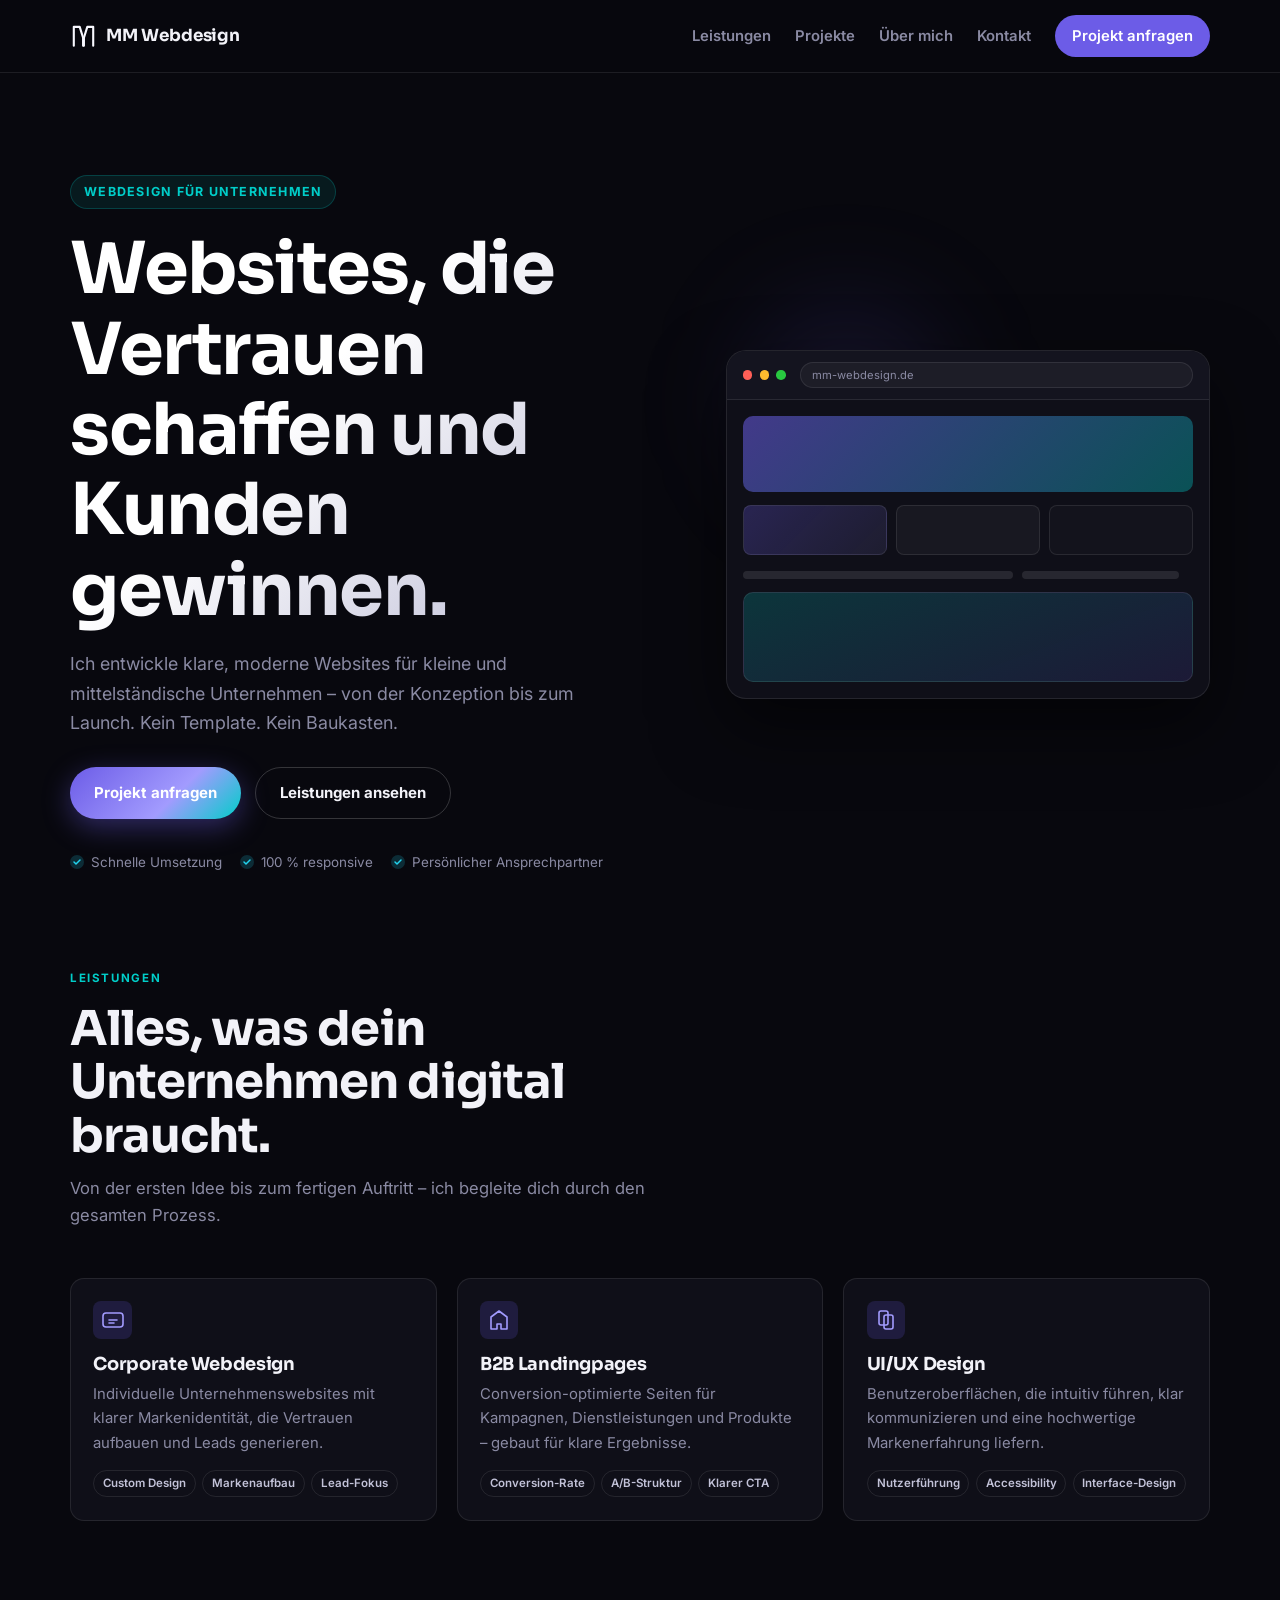
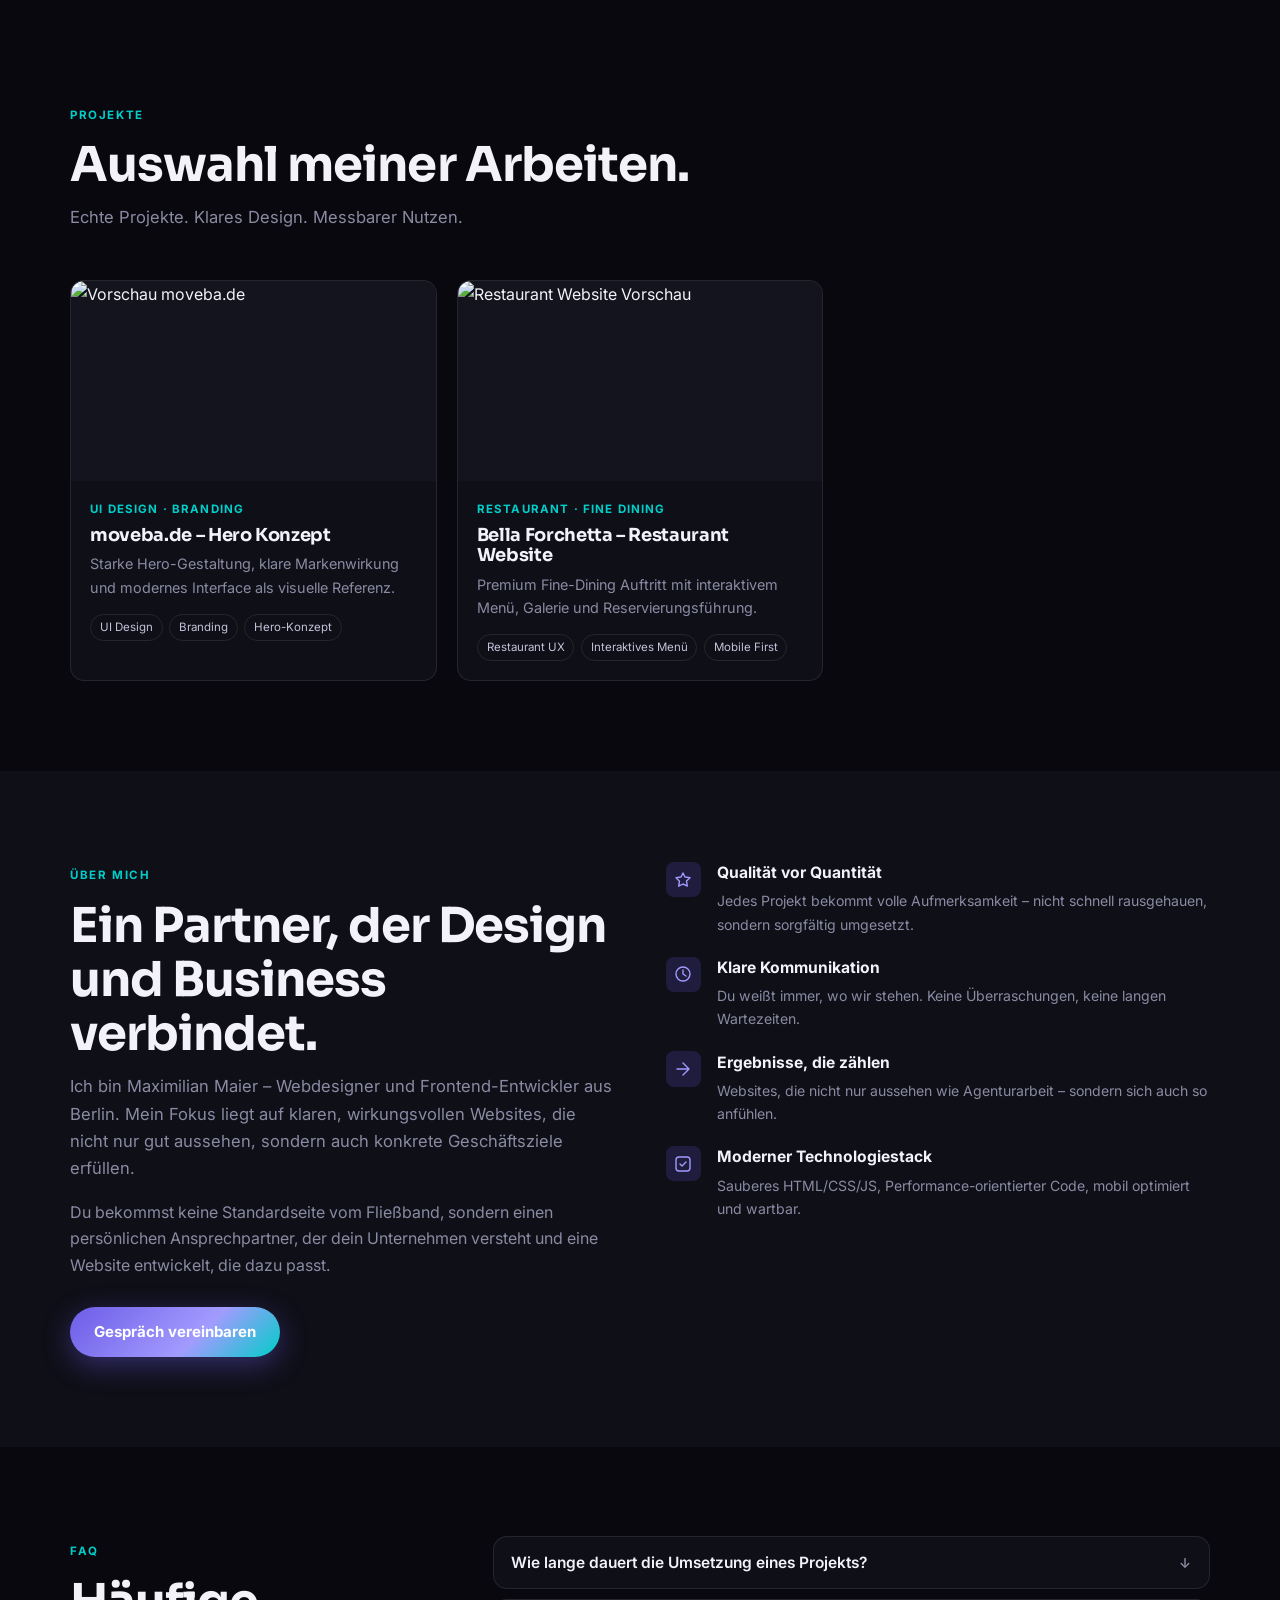
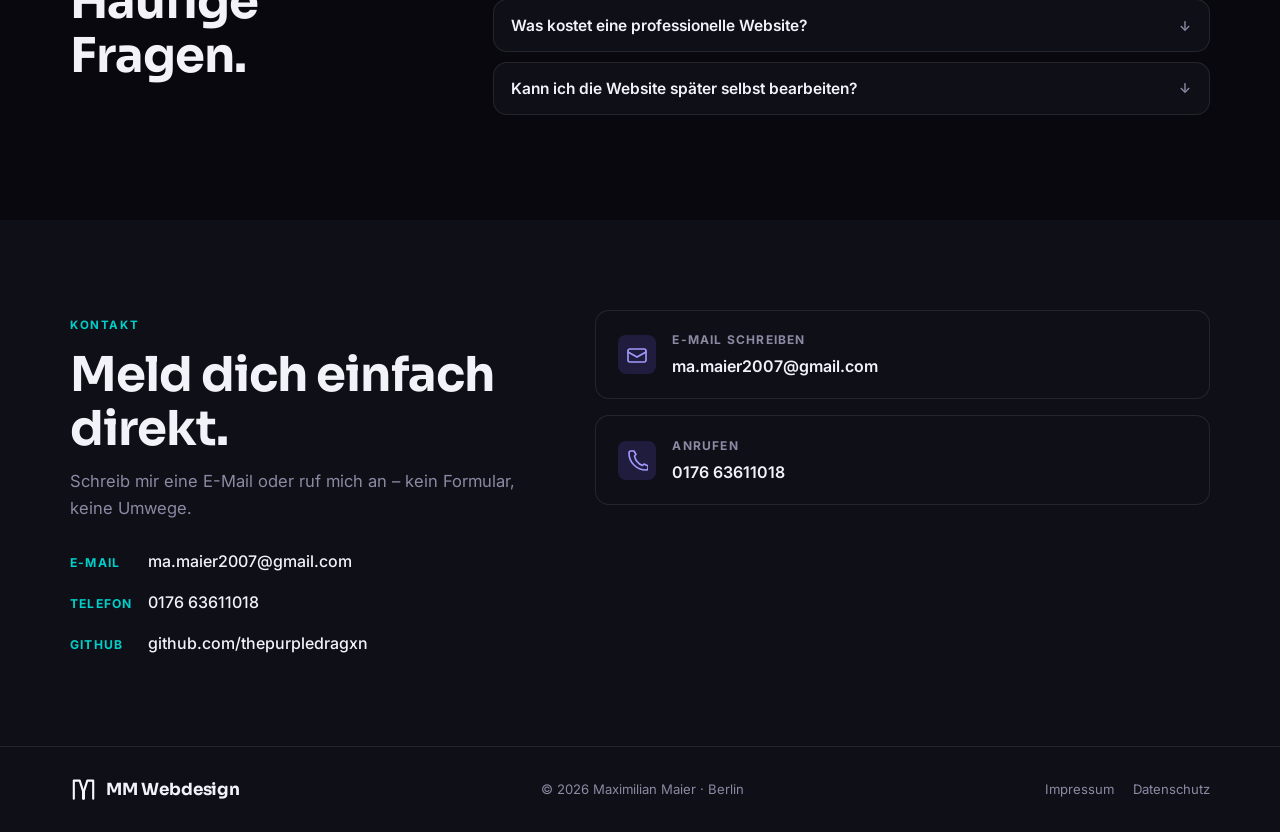
==== index.html @ 62728e21 "initial commit" ====
<!DOCTYPE html>
<html lang="de">
  <head>
    <meta charset="UTF-8" />
    <meta name="viewport" content="width=device-width, initial-scale=1.0" />
    <title>MM Webdesign | Professionelle Websites für Unternehmen</title>
    <meta
      name="description"
      content="MM Webdesign entwickelt hochwertige B2B-Websites, Landingpages und digitale Auftritte für Unternehmen. Klare Struktur. Starke Wirkung."
    />
    <meta name="robots" content="index, follow" />
    <meta name="theme-color" content="#08080e" />
    <meta property="og:title" content="MM Webdesign | Professionelle Websites für Unternehmen" />
    <meta property="og:description" content="Hochwertige B2B-Websites mit klarer Struktur und messbarer Wirkung." />
    <meta property="og:type" content="website" />
    <link rel="icon" type="image/svg+xml" href="logo-mark.svg" />
    <link rel="preconnect" href="https://fonts.googleapis.com" />
    <link rel="preconnect" href="https://fonts.gstatic.com" crossorigin />
    <link
      href="https://fonts.googleapis.com/css2?family=Inter:wght@400;500;600;700&family=Sora:wght@600;700;800&display=swap"
      rel="stylesheet"
    />
    <link rel="stylesheet" href="style.css" />
  </head>
  <body>
    <a class="skip-link" href="#main">Zum Inhalt springen</a>

    <header class="header" id="top">
      <div class="container nav-wrap">
        <a class="logo" href="#home" aria-label="Startseite MM Webdesign">
          <img class="logo-mark" src="logo-mark.svg" alt="" width="28" height="28" aria-hidden="true" />
          <span>MM Webdesign</span>
        </a>

        <button class="menu-toggle" aria-expanded="false" aria-controls="main-nav" aria-label="Menü öffnen">
          <span></span><span></span>
        </button>

        <nav class="nav" id="main-nav" aria-label="Hauptnavigation">
          <a href="#leistungen">Leistungen</a>
          <a href="#projekte">Projekte</a>
          <a href="#ueber">Über mich</a>
          <a href="#kontakt">Kontakt</a>
          <a class="nav-cta" href="#kontakt">Projekt anfragen</a>
        </nav>
      </div>
    </header>

    <main id="main">

      <!-- ───── HERO ───── -->
      <section class="hero" id="home">
        <div class="container hero-inner">
          <div class="hero-text reveal">
            <div class="badge">Webdesign für Unternehmen</div>
            <h1>Websites, die Vertrauen schaffen und Kunden gewinnen.</h1>
            <p class="hero-lead">
              Ich entwickle klare, moderne Websites für kleine und mittelständische Unternehmen –
              von der Konzeption bis zum Launch. Kein Template. Kein Baukasten.
            </p>
            <div class="hero-actions">
              <a class="btn" href="#kontakt">Projekt anfragen</a>
              <a class="btn btn-outline" href="#leistungen">Leistungen ansehen</a>
            </div>
            <ul class="trust-row" aria-label="Vertrauensmerkmale">
              <li>
                <svg width="14" height="14" viewBox="0 0 14 14" fill="none" aria-hidden="true">
                  <circle cx="7" cy="7" r="7" fill="#22d3ee" fill-opacity=".18"/>
                  <path d="M4 7l2 2 4-4" stroke="#22d3ee" stroke-width="1.5" stroke-linecap="round" stroke-linejoin="round"/>
                </svg>
                Schnelle Umsetzung
              </li>
              <li>
                <svg width="14" height="14" viewBox="0 0 14 14" fill="none" aria-hidden="true">
                  <circle cx="7" cy="7" r="7" fill="#22d3ee" fill-opacity=".18"/>
                  <path d="M4 7l2 2 4-4" stroke="#22d3ee" stroke-width="1.5" stroke-linecap="round" stroke-linejoin="round"/>
                </svg>
                100 % responsive
              </li>
              <li>
                <svg width="14" height="14" viewBox="0 0 14 14" fill="none" aria-hidden="true">
                  <circle cx="7" cy="7" r="7" fill="#22d3ee" fill-opacity=".18"/>
                  <path d="M4 7l2 2 4-4" stroke="#22d3ee" stroke-width="1.5" stroke-linecap="round" stroke-linejoin="round"/>
                </svg>
                Persönlicher Ansprechpartner
              </li>
            </ul>
          </div>

          <div class="hero-visual reveal delay-1" aria-hidden="true">
            <div class="browser-mock">
              <div class="browser-bar">
                <span class="dot dot-r"></span>
                <span class="dot dot-y"></span>
                <span class="dot dot-g"></span>
                <div class="browser-url">mm-webdesign.de</div>
              </div>
              <div class="browser-body">
                <div class="mock-hero-strip"></div>
                <div class="mock-row">
                  <div class="mock-card mc-a"></div>
                  <div class="mock-card mc-b"></div>
                  <div class="mock-card mc-c"></div>
                </div>
                <div class="mock-row mt-sm">
                  <div class="mock-bar w-60"></div>
                  <div class="mock-bar w-40"></div>
                </div>
                <div class="mock-img"></div>
              </div>
            </div>
            <div class="hero-glow" aria-hidden="true"></div>
          </div>
        </div>

      </section>

      <!-- ───── LEISTUNGEN ───── -->
      <section class="section" id="leistungen">
        <div class="container">
          <div class="section-head reveal">
            <p class="eyebrow">Leistungen</p>
            <h2>Alles, was dein Unternehmen digital braucht.</h2>
            <p class="section-lead">
              Von der ersten Idee bis zum fertigen Auftritt – ich begleite dich durch den gesamten Prozess.
            </p>
          </div>

          <div class="services-grid">
            <article class="service-card reveal">
              <div class="sc-icon" aria-hidden="true">
                <svg width="22" height="22" viewBox="0 0 22 22" fill="none">
                  <rect x="1" y="4" width="20" height="14" rx="3" stroke="currentColor" stroke-width="1.6"/>
                  <path d="M7 11h8M7 14h5" stroke="currentColor" stroke-width="1.6" stroke-linecap="round"/>
                </svg>
              </div>
              <h3>Corporate Webdesign</h3>
              <p>Individuelle Unternehmenswebsites mit klarer Markenidentität, die Vertrauen aufbauen und Leads generieren.</p>
              <ul class="sc-tags">
                <li>Custom Design</li><li>Markenaufbau</li><li>Lead-Fokus</li>
              </ul>
            </article>

            <article class="service-card reveal delay-1">
              <div class="sc-icon" aria-hidden="true">
                <svg width="22" height="22" viewBox="0 0 22 22" fill="none">
                  <path d="M11 2L3 8v12h6v-5h4v5h6V8L11 2z" stroke="currentColor" stroke-width="1.6" stroke-linejoin="round"/>
                </svg>
              </div>
              <h3>B2B Landingpages</h3>
              <p>Conversion-optimierte Seiten für Kampagnen, Dienstleistungen und Produkte – gebaut für klare Ergebnisse.</p>
              <ul class="sc-tags">
                <li>Conversion-Rate</li><li>A/B-Struktur</li><li>Klarer CTA</li>
              </ul>
            </article>

            <article class="service-card reveal delay-2">
              <div class="sc-icon" aria-hidden="true">
                <svg width="22" height="22" viewBox="0 0 22 22" fill="none">
                  <rect x="4" y="2" width="9" height="14" rx="2" stroke="currentColor" stroke-width="1.6"/>
                  <rect x="9" y="6" width="9" height="14" rx="2" stroke="currentColor" stroke-width="1.6"/>
                </svg>
              </div>
              <h3>UI/UX Design</h3>
              <p>Benutzeroberflächen, die intuitiv führen, klar kommunizieren und eine hochwertige Markenerfahrung liefern.</p>
              <ul class="sc-tags">
                <li>Nutzerführung</li><li>Accessibility</li><li>Interface-Design</li>
              </ul>
            </article>

          </div>
        </div>
      </section>



      <!-- ───── PROJEKTE ───── -->
      <section class="section" id="projekte">
        <div class="container">
          <div class="section-head reveal">
            <p class="eyebrow">Projekte</p>
            <h2>Auswahl meiner Arbeiten.</h2>
            <p class="section-lead">Echte Projekte. Klares Design. Messbarer Nutzen.</p>
          </div>

          <div class="project-grid">
            <article class="project-card reveal">
              <div class="project-thumb">
                <img
                  src="https://image.thum.io/get/width/1200/noanimate/https://moveba.de"
                  alt="Vorschau moveba.de"
                  loading="lazy"
                  decoding="async"
                  referrerpolicy="no-referrer"
                />
                <div class="project-overlay">
                  <a class="btn btn-sm" href="https://moveba.de" target="_blank" rel="noopener noreferrer">Ansehen →</a>
                </div>
              </div>
              <div class="project-body">
                <div class="project-meta">UI Design · Branding</div>
                <h3>moveba.de – Hero Konzept</h3>
                <p>Starke Hero-Gestaltung, klare Markenwirkung und modernes Interface als visuelle Referenz.</p>
                <ul class="tech-tags" aria-label="Verwendete Technologien">
                  <li>UI Design</li><li>Branding</li><li>Hero-Konzept</li>
                </ul>
              </div>
            </article>

            <article class="project-card reveal delay-1">
              <div class="project-thumb">
                <img
                  src="https://images.unsplash.com/photo-1517248135467-4c7edcad34c4?auto=format&fit=crop&w=1200&q=80"
                  alt="Restaurant Website Vorschau"
                  loading="lazy"
                  decoding="async"
                  referrerpolicy="no-referrer"
                />
                <div class="project-overlay">
                  <a class="btn btn-sm" href="restaurant-demo.html">Ansehen →</a>
                </div>
              </div>
              <div class="project-body">
                <div class="project-meta">Restaurant · Fine Dining</div>
                <h3>Bella Forchetta – Restaurant Website</h3>
                <p>Premium Fine-Dining Auftritt mit interaktivem Menü, Galerie und Reservierungsführung.</p>
                <ul class="tech-tags" aria-label="Verwendete Technologien">
                  <li>Restaurant UX</li><li>Interaktives Menü</li><li>Mobile First</li>
                </ul>
              </div>
            </article>
          </div>
        </div>
      </section>

      <!-- ───── ÜBER MICH ───── -->
      <section class="section section-alt" id="ueber">
        <div class="container about-grid">
          <div class="about-copy reveal">
            <p class="eyebrow">Über mich</p>
            <h2>Ein Partner, der Design und Business verbindet.</h2>
            <p class="section-lead">
              Ich bin Maximilian Maier – Webdesigner und Frontend-Entwickler aus Berlin. Mein Fokus liegt auf klaren,
              wirkungsvollen Websites, die nicht nur gut aussehen, sondern auch konkrete Geschäftsziele erfüllen.
            </p>
            <p class="body-text">
              Du bekommst keine Standardseite vom Fließband, sondern einen persönlichen Ansprechpartner, der dein
              Unternehmen versteht und eine Website entwickelt, die dazu passt.
            </p>
            <a class="btn" href="#kontakt">Gespräch vereinbaren</a>
          </div>

          <ul class="about-values reveal delay-1" aria-label="Meine Werte">
            <li>
              <div class="av-icon" aria-hidden="true">
                <svg width="18" height="18" viewBox="0 0 18 18" fill="none">
                  <path d="M9 2l2 4 5 .7-3.5 3.4.8 5L9 13l-4.3 2.2.8-5L2 6.7 7 6z" stroke="currentColor" stroke-width="1.4" stroke-linejoin="round"/>
                </svg>
              </div>
              <div>
                <strong>Qualität vor Quantität</strong>
                <p>Jedes Projekt bekommt volle Aufmerksamkeit – nicht schnell rausgehauen, sondern sorgfältig umgesetzt.</p>
              </div>
            </li>
            <li>
              <div class="av-icon" aria-hidden="true">
                <svg width="18" height="18" viewBox="0 0 18 18" fill="none">
                  <circle cx="9" cy="9" r="7" stroke="currentColor" stroke-width="1.4"/>
                  <path d="M9 5v4l3 2" stroke="currentColor" stroke-width="1.4" stroke-linecap="round"/>
                </svg>
              </div>
              <div>
                <strong>Klare Kommunikation</strong>
                <p>Du weißt immer, wo wir stehen. Keine Überraschungen, keine langen Wartezeiten.</p>
              </div>
            </li>
            <li>
              <div class="av-icon" aria-hidden="true">
                <svg width="18" height="18" viewBox="0 0 18 18" fill="none">
                  <path d="M3 9h12M9 3l6 6-6 6" stroke="currentColor" stroke-width="1.4" stroke-linecap="round" stroke-linejoin="round"/>
                </svg>
              </div>
              <div>
                <strong>Ergebnisse, die zählen</strong>
                <p>Websites, die nicht nur aussehen wie Agenturarbeit – sondern sich auch so anfühlen.</p>
              </div>
            </li>
            <li>
              <div class="av-icon" aria-hidden="true">
                <svg width="18" height="18" viewBox="0 0 18 18" fill="none">
                  <rect x="2" y="2" width="14" height="14" rx="3" stroke="currentColor" stroke-width="1.4"/>
                  <path d="M6 9l2 2 4-4" stroke="currentColor" stroke-width="1.4" stroke-linecap="round" stroke-linejoin="round"/>
                </svg>
              </div>
              <div>
                <strong>Moderner Technologiestack</strong>
                <p>Sauberes HTML/CSS/JS, Performance-orientierter Code, mobil optimiert und wartbar.</p>
              </div>
            </li>
          </ul>
        </div>
      </section>

      <!-- ───── FAQ ───── -->
      <section class="section" id="faq">
        <div class="container faq-layout">
          <div class="section-head reveal">
            <p class="eyebrow">FAQ</p>
            <h2>Häufige Fragen.</h2>
          </div>

          <div class="accordion reveal delay-1" role="list">
            <article class="accordion-item">
              <button class="accordion-trigger" aria-expanded="false" aria-controls="faq-1" id="faq-trigger-1">
                Wie lange dauert die Umsetzung eines Projekts?
              </button>
              <div class="accordion-panel" id="faq-1" role="region" aria-labelledby="faq-trigger-1">
                <p>Eine einfache Website oder Landingpage ist in der Regel innerhalb von 1–2 Wochen fertig. Nach unserem Erstgespräch bekommst du eine realistische Timeline für dein Projekt.</p>
              </div>
            </article>

            <article class="accordion-item">
              <button class="accordion-trigger" aria-expanded="false" aria-controls="faq-2" id="faq-trigger-2">
                Was kostet eine professionelle Website?
              </button>
              <div class="accordion-panel" id="faq-2" role="region" aria-labelledby="faq-trigger-2">
                <p>Der Preis hängt vom Umfang ab. Eine einfache Unternehmensseite beginnt ab 300 €, komplexere Projekte werden individuell kalkuliert. Du bekommst immer ein transparentes Angebot vorab.</p>
              </div>
            </article>

            <article class="accordion-item">
              <button class="accordion-trigger" aria-expanded="false" aria-controls="faq-3" id="faq-trigger-3">
                Kann ich die Website später selbst bearbeiten?
              </button>
              <div class="accordion-panel" id="faq-3" role="region" aria-labelledby="faq-trigger-3">
                <p>Ja. Auf Wunsch baue ich die Seite so auf, dass Inhalte leicht gepflegt werden können. Alternativ übernehme ich langfristige Wartung und Updates für dich.</p>
              </div>
            </article>


          </div>
        </div>
      </section>

      <!-- ───── KONTAKT ───── -->
      <section class="section section-alt" id="kontakt">
        <div class="container contact-layout">
          <div class="contact-copy reveal">
            <p class="eyebrow">Kontakt</p>
            <h2>Meld dich einfach direkt.</h2>
            <p class="section-lead">
              Schreib mir eine E-Mail oder ruf mich an – kein Formular, keine Umwege.
            </p>
            <ul class="contact-direct">
              <li>
                <span class="cd-label">E-Mail</span>
                <a href="mailto:ma.maier2007@gmail.com">ma.maier2007@gmail.com</a>
              </li>
              <li>
                <span class="cd-label">Telefon</span>
                <a href="tel:+4917663611018">0176 63611018</a>
              </li>
              <li>
                <span class="cd-label">GitHub</span>
                <a href="https://github.com/thepurpledragxn" target="_blank" rel="noopener noreferrer">github.com/thepurpledragxn</a>
              </li>
            </ul>
          </div>

          <div class="contact-cta-box reveal delay-1">
            <a class="contact-cta-link" href="mailto:ma.maier2007@gmail.com">
              <div class="cta-icon" aria-hidden="true">
                <svg width="22" height="22" viewBox="0 0 22 22" fill="none">
                  <rect x="2" y="5" width="18" height="13" rx="2" stroke="currentColor" stroke-width="1.6"/>
                  <path d="M2 8l9 5 9-5" stroke="currentColor" stroke-width="1.6" stroke-linecap="round"/>
                </svg>
              </div>
              <div>
                <span class="cta-label">E-Mail schreiben</span>
                <span class="cta-value">ma.maier2007@gmail.com</span>
              </div>
            </a>
            <a class="contact-cta-link" href="tel:+4917663611018">
              <div class="cta-icon" aria-hidden="true">
                <svg width="22" height="22" viewBox="0 0 22 22" fill="none">
                  <path d="M7 2h-2a2 2 0 00-2 2c0 9.39 7.61 17 17 17a2 2 0 002-2v-2l-4-2-1.5 1.5A13.07 13.07 0 018.5 7L10 5.5 8 2z" stroke="currentColor" stroke-width="1.6" stroke-linejoin="round"/>
                </svg>
              </div>
              <div>
                <span class="cta-label">Anrufen</span>
                <span class="cta-value">0176 63611018</span>
              </div>
            </a>
          </div>
        </div>
      </section>

    </main>

    <footer class="footer">
      <div class="container footer-inner">
        <a class="logo" href="#home" aria-label="Zurück nach oben">
          <img class="logo-mark" src="logo-mark.svg" alt="" width="26" height="26" aria-hidden="true" />
          <span>MM Webdesign</span>
        </a>
        <p class="footer-copy">© 2026 Maximilian Maier · Berlin</p>
        <nav class="footer-nav" aria-label="Rechtliches">
          <a href="impressum.html">Impressum</a>
          <a href="datenschutz.html">Datenschutz</a>
        </nav>
      </div>
    </footer>

    <script src="script.js"></script>
  </body>
</html>
---- style.css ----
/* ─── RESET & BASE ─────────────────────────────────────────── */
:root {
  --bg:        #08080e;
  --surface:   #0f0f18;
  --surface-2: #14141f;
  --border:    rgba(255,255,255,0.09);
  --border-h:  rgba(255,255,255,0.18);
  --text:      #f2f2f8;
  --muted:     #8a8aa3;
  --accent:    #6c5ce7;
  --accent-2:  #00cec9;
  --accent-g:  linear-gradient(135deg,#6c5ce7,#a29bfe 60%,#00cec9);
  --radius-lg: 20px;
  --radius-md: 14px;
  --radius-sm: 8px;
  --shadow-sm: 0 4px 18px rgba(0,0,0,0.32);
  --shadow-md: 0 12px 42px rgba(0,0,0,0.48);
  --shadow-lg: 0 28px 70px rgba(0,0,0,0.55);
  --container: min(1140px,92vw);
  --gap:       1.25rem;
}

*,*::before,*::after{box-sizing:border-box;}

html{scroll-behavior:smooth;}

body{
  margin:0;
  background:var(--bg);
  color:var(--text);
  font-family:'Inter',sans-serif;
  line-height:1.65;
  overflow-x:hidden;
  -webkit-font-smoothing:antialiased;
}

img{max-width:100%;display:block;}
a{color:inherit;text-decoration:none;}
p{margin:0;}

/* ─── TYPOGRAPHY ─────────────────────────────────────────── */
h1,h2,h3,h4{
  margin:0;
  font-family:'Sora',sans-serif;
  line-height:1.12;
  letter-spacing:-0.02em;
}

h1{font-size:clamp(2.4rem,5.6vw,4.6rem);}
h2{font-size:clamp(1.9rem,3.8vw,3rem);}
h3{font-size:clamp(1.05rem,1.4vw,1.2rem);}

.eyebrow{
  display:inline-block;
  font-size:.72rem;
  font-weight:700;
  text-transform:uppercase;
  letter-spacing:.14em;
  color:var(--accent-2);
  margin-bottom:.85rem;
}

.section-lead{
  color:var(--muted);
  font-size:clamp(.98rem,1.3vw,1.1rem);
  max-width:58ch;
  margin-top:.75rem;
}

.body-text{
  color:var(--muted);
  margin-top:1rem;
}

/* ─── LAYOUT HELPERS ─────────────────────────────────────── */
.container{width:var(--container);margin:0 auto;}
.section{padding:clamp(4.5rem,7vw,8rem) 0;}
.section-alt{background:var(--surface);}
.section-head{max-width:640px;margin-bottom:3rem;}

/* ─── ACCESSIBILITY ─────────────────────────────────────── */
.skip-link{
  position:absolute;left:-9999px;top:auto;
  background:#fff;color:#000;padding:.7rem 1rem;border-radius:8px;
  &:focus{left:1rem;top:1rem;z-index:999;}
}

/* ─── REVEAL ANIMATION ───────────────────────────────────── */
.reveal{
  opacity:0;
  transform:translateY(22px);
  transition:opacity .6s ease,transform .6s ease;
}
.reveal.show{opacity:1;transform:translateY(0);}
.delay-1{transition-delay:.12s;}
.delay-2{transition-delay:.24s;}

/* ─── HEADER ────────────────────────────────────────────── */
.header{
  position:sticky;top:0;z-index:90;
  backdrop-filter:blur(16px);
  background:rgba(8,8,14,.82);
  border-bottom:1px solid var(--border);
  transition:box-shadow .3s ease;
}

.header.scrolled{box-shadow:0 4px 32px rgba(0,0,0,.45);}

.nav-wrap{
  display:flex;align-items:center;justify-content:space-between;
  min-height:72px;gap:1rem;
}

.logo{
  display:inline-flex;align-items:center;gap:.55rem;
  font-family:'Sora',sans-serif;font-weight:700;font-size:1.05rem;
  letter-spacing:-.01em;
}

.logo-mark{width:1.7rem;height:1.7rem;flex-shrink:0;}

.nav{
  display:flex;align-items:center;gap:1.5rem;
}

.nav a{
  color:var(--muted);font-size:.93rem;font-weight:600;
  transition:color .22s ease;
}
.nav a:hover,.nav a:focus-visible{color:var(--text);}

.nav-cta{
  color:#fff !important;
  background:var(--accent);
  border-radius:999px;
  padding:.52rem 1.05rem;
  font-size:.88rem;
  transition:filter .22s ease,transform .22s ease !important;
}
.nav-cta:hover{filter:brightness(1.12);transform:translateY(-1px);}

.menu-toggle{
  display:none;
  background:none;border:none;
  cursor:pointer;padding:.4rem;
  flex-direction:column;gap:.38rem;
}
.menu-toggle span{
  display:block;width:1.5rem;height:2px;
  background:var(--text);border-radius:2px;
  transition:transform .3s ease,opacity .3s ease;
}

/* ─── BUTTONS ────────────────────────────────────────────── */
.btn{
  display:inline-flex;align-items:center;justify-content:center;gap:.45rem;
  border-radius:999px;
  font-weight:700;font-size:.94rem;
  padding:.8rem 1.5rem;
  border:none;cursor:pointer;
  background:var(--accent-g);
  color:#fff;
  box-shadow:0 8px 28px rgba(108,92,231,.4);
  transition:transform .22s ease,box-shadow .22s ease,filter .22s ease;
  text-decoration:none;
}
.btn:hover,.btn:focus-visible{
  transform:translateY(-2px) scale(1.02);
  box-shadow:0 14px 36px rgba(108,92,231,.55);
  filter:brightness(1.06);
}

.btn-outline{
  background:transparent;
  border:1.5px solid var(--border-h);
  color:var(--text);
  box-shadow:none;
}
.btn-outline:hover,.btn-outline:focus-visible{
  border-color:rgba(108,92,231,.7);
  background:rgba(108,92,231,.08);
  box-shadow:none;
}

.btn-sm{
  padding:.52rem 1rem;font-size:.82rem;
}

/* ─── HERO ───────────────────────────────────────────────── */
.hero{padding:clamp(5rem,8vw,9rem) 0 0;}

.hero-inner{
  display:grid;
  grid-template-columns:1.1fr .9fr;
  gap:clamp(2rem,5vw,4.5rem);
  align-items:center;
}

.badge{
  display:inline-flex;align-items:center;gap:.5rem;
  font-size:.78rem;font-weight:700;letter-spacing:.1em;
  text-transform:uppercase;
  color:var(--accent-2);
  background:rgba(0,206,201,.09);
  border:1px solid rgba(0,206,201,.22);
  border-radius:999px;
  padding:.36rem .82rem;
  margin-bottom:1.25rem;
}

.hero-text h1{
  margin-bottom:1.15rem;
  background:linear-gradient(135deg,#fff 40%,#b2b2cf);
  -webkit-background-clip:text;
  -webkit-text-fill-color:transparent;
  background-clip:text;
}

.hero-lead{
  color:var(--muted);
  font-size:clamp(1rem,1.4vw,1.12rem);
  max-width:52ch;
  margin-bottom:1.8rem;
}

.hero-actions{
  display:flex;flex-wrap:wrap;gap:.85rem;
  margin-bottom:2rem;
}

.trust-row{
  display:flex;flex-wrap:wrap;gap:1.1rem;
  list-style:none;margin:0;padding:0;
}
.trust-row li{
  display:inline-flex;align-items:center;gap:.45rem;
  font-size:.84rem;color:var(--muted);
}

/* browser mockup */
.hero-visual{position:relative;}

.browser-mock{
  border-radius:var(--radius-lg);
  overflow:hidden;
  border:1px solid var(--border);
  box-shadow:var(--shadow-lg);
  background:var(--surface);
}

.browser-bar{
  display:flex;align-items:center;gap:.45rem;
  padding:.7rem 1rem;
  background:var(--surface-2);
  border-bottom:1px solid var(--border);
}

.dot{
  width:.6rem;height:.6rem;border-radius:50%;
}
.dot-r{background:#ff5f57;}
.dot-y{background:#febc2e;}
.dot-g{background:#28c840;}

.browser-url{
  margin-left:.4rem;
  font-size:.7rem;color:var(--muted);
  background:rgba(255,255,255,.04);
  border:1px solid var(--border);
  border-radius:999px;
  padding:.18rem .7rem;flex:1;
}

.browser-body{padding:1rem;display:grid;gap:.8rem;}

.mock-hero-strip{
  height:76px;border-radius:10px;
  background:linear-gradient(135deg,rgba(108,92,231,.55),rgba(0,206,201,.35));
}

.mock-row{display:flex;gap:.55rem;}

.mock-card{
  height:50px;border-radius:8px;flex:1;
  border:1px solid var(--border);
  background:rgba(255,255,255,.03);
}
.mc-a{background:linear-gradient(135deg,rgba(108,92,231,.28),rgba(162,155,254,.1));}
.mc-b{background:rgba(255,255,255,.04);}
.mc-c{background:rgba(255,255,255,.02);}

.mt-sm{margin-top:.2rem;}
.mock-bar{
  height:8px;border-radius:99px;
  background:rgba(255,255,255,.1);
}
.w-60{flex:0 0 60%;}
.w-40{flex:0 0 35%;}

.mock-img{
  height:90px;border-radius:10px;
  background:linear-gradient(160deg,rgba(0,206,201,.2),rgba(108,92,231,.15));
  border:1px solid var(--border);
}

.hero-glow{
  position:absolute;
  top:-20%;left:-10%;
  width:70%;height:70%;
  background:radial-gradient(circle,rgba(108,92,231,.22),transparent 65%);
  filter:blur(50px);
  pointer-events:none;
  z-index:-1;
}

/* stats strip */
.stats-strip{
  margin-top:clamp(3rem,5vw,5rem);
  border-top:1px solid var(--border);
  border-bottom:1px solid var(--border);
  padding:1.8rem 0;
}

.stats-inner{
  display:flex;align-items:center;justify-content:center;
  flex-wrap:wrap;gap:1rem;
}

.stat-item{
  text-align:center;min-width:120px;
}
.stat-item strong{
  display:block;
  font-family:'Sora',sans-serif;
  font-size:clamp(1.8rem,3vw,2.4rem);
  font-weight:800;
  background:var(--accent-g);
  -webkit-background-clip:text;
  -webkit-text-fill-color:transparent;
  background-clip:text;
  line-height:1;
}
.stat-item span{
  font-weight:700;
  background:var(--accent-g);
  -webkit-background-clip:text;
  -webkit-text-fill-color:transparent;
  background-clip:text;
  font-size:1.4rem;
}
.stat-item small{
  display:block;
  font-size:.76rem;
  color:var(--muted);
  margin-top:.3rem;
}
.stat-sep{
  width:1px;height:2rem;
  background:var(--border);
}

/* ─── SERVICES ───────────────────────────────────────────── */
.services-grid{
  display:grid;
  grid-template-columns:repeat(3,minmax(0,1fr));
  gap:var(--gap);
}

.service-card{
  background:var(--surface);
  border:1px solid var(--border);
  border-radius:var(--radius-md);
  padding:1.4rem;
  transition:border-color .25s ease,transform .25s ease,box-shadow .25s ease;
}
.service-card:hover{
  border-color:rgba(108,92,231,.5);
  transform:translateY(-4px);
  box-shadow:0 18px 44px rgba(0,0,0,.42);
}

.sc-icon{
  width:2.4rem;height:2.4rem;
  display:grid;place-items:center;
  border-radius:var(--radius-sm);
  background:rgba(108,92,231,.18);
  color:#a29bfe;
  margin-bottom:.9rem;
}

.service-card h3{margin-bottom:.5rem;}

.service-card p{
  color:var(--muted);
  font-size:.93rem;
  margin-top:.4rem;
}

.sc-tags{
  display:flex;flex-wrap:wrap;gap:.4rem;
  list-style:none;margin:.9rem 0 0;padding:0;
}
.sc-tags li{
  font-size:.72rem;font-weight:600;
  border:1px solid var(--border);
  border-radius:999px;
  padding:.2rem .55rem;
  color:#c2c2d8;
}

/* ─── PROCESS ────────────────────────────────────────────── */
.process-list{
  display:grid;
  grid-template-columns:repeat(5,minmax(0,1fr));
  gap:var(--gap);
  list-style:none;
  margin:0;padding:0;
  counter-reset:none;
}

.process-step{
  background:var(--surface-2);
  border:1px solid var(--border);
  border-radius:var(--radius-md);
  padding:1.4rem;
  position:relative;
}

.ps-num{
  font-family:'Sora',sans-serif;
  font-size:1.9rem;font-weight:800;
  background:var(--accent-g);
  -webkit-background-clip:text;
  -webkit-text-fill-color:transparent;
  background-clip:text;
  line-height:1;
  margin-bottom:.7rem;
}

.process-step h3{font-size:1rem;margin-bottom:.4rem;}
.process-step p{color:var(--muted);font-size:.88rem;}

/* ─── PROJECTS ───────────────────────────────────────────── */
.project-grid{
  display:grid;
  grid-template-columns:repeat(3,minmax(0,1fr));
  gap:var(--gap);
}

.project-card{
  background:var(--surface);
  border:1px solid var(--border);
  border-radius:var(--radius-md);
  overflow:hidden;
  transition:border-color .25s ease,transform .25s ease,box-shadow .25s ease;
}
.project-card:hover{
  border-color:rgba(0,206,201,.45);
  transform:translateY(-5px);
  box-shadow:0 20px 48px rgba(0,0,0,.52);
}

.project-thumb{
  position:relative;
  height:200px;overflow:hidden;
  background:var(--surface-2);
}
.project-thumb img{
  width:100%;height:100%;object-fit:cover;
  transition:transform .5s ease;
}
.project-card:hover .project-thumb img{transform:scale(1.05);}

.project-overlay{
  position:absolute;inset:0;
  background:rgba(8,8,14,.6);
  display:flex;align-items:center;justify-content:center;
  opacity:0;
  transition:opacity .3s ease;
}
.project-card:hover .project-overlay,
.project-card:focus-within .project-overlay{opacity:1;}

.project-body{padding:1.2rem;}

.project-meta{
  font-size:.72rem;font-weight:700;
  text-transform:uppercase;letter-spacing:.1em;
  color:var(--accent-2);
  margin-bottom:.4rem;
}

.project-body h3{margin-bottom:.45rem;}

.project-body p{
  color:var(--muted);font-size:.9rem;
  margin-top:.4rem;
}

.tech-tags{
  display:flex;flex-wrap:wrap;gap:.4rem;
  list-style:none;margin:.85rem 0 0;padding:0;
}
.tech-tags li{
  font-size:.72rem;border:1px solid var(--border);
  border-radius:999px;padding:.2rem .55rem;color:#c2c2d8;
}

/* ─── ABOUT ──────────────────────────────────────────────── */
.about-grid{
  display:grid;
  grid-template-columns:1fr 1fr;
  gap:clamp(2rem,4vw,4rem);
  align-items:start;
}

.about-copy h2{margin-bottom:.8rem;}
.about-copy .btn{margin-top:1.8rem;}

.about-values{
  list-style:none;margin:0;padding:0;
  display:grid;gap:1.2rem;
}

.about-values li{
  display:flex;gap:1rem;align-items:flex-start;
}

.av-icon{
  width:2.2rem;height:2.2rem;
  display:grid;place-items:center;flex-shrink:0;
  border-radius:var(--radius-sm);
  background:rgba(108,92,231,.18);
  color:#a29bfe;
  margin-top:.1rem;
}

.about-values strong{
  display:block;font-size:.98rem;margin-bottom:.2rem;
}

.about-values p{
  color:var(--muted);font-size:.88rem;
}

/* ─── FAQ ────────────────────────────────────────────────── */
.faq-layout{
  display:grid;
  grid-template-columns:1fr 2fr;
  gap:clamp(2rem,5vw,5rem);
  align-items:start;
}

.accordion{display:grid;gap:.6rem;}

.accordion-item{
  background:var(--surface);
  border:1px solid var(--border);
  border-radius:var(--radius-md);
  overflow:clip;
  transition:border-color .22s ease;
}
.accordion-item:has(.accordion-trigger[aria-expanded="true"]){
  border-color:rgba(108,92,231,.45);
}

.accordion-trigger{
  width:100%;text-align:left;
  padding:1rem 1.1rem;border:0;
  background:transparent;
  color:var(--text);
  font-family:'Inter',sans-serif;
  font-size:.97rem;font-weight:600;
  cursor:pointer;
  display:flex;justify-content:space-between;align-items:center;gap:.8rem;
}
.accordion-trigger::after{
  content:"↓";
  flex-shrink:0;
  font-size:.85rem;
  color:var(--muted);
  transition:transform .3s ease,color .3s ease;
}
.accordion-trigger[aria-expanded="true"]::after{
  transform:rotate(180deg);
  color:var(--accent-2);
}

.accordion-panel{
  max-height:0;overflow:hidden;
  transition:max-height .3s ease;
}
.accordion-panel p{
  margin:0;
  padding:.1rem 1.1rem 1rem;
  color:var(--muted);font-size:.9rem;
}

/* ─── CONTACT ────────────────────────────────────────────── */
.contact-layout{
  display:grid;
  grid-template-columns:1fr 1.3fr;
  gap:clamp(2rem,4vw,4rem);
  align-items:start;
}

.contact-copy h2{margin-bottom:.75rem;}

.contact-direct{
  list-style:none;margin:1.6rem 0 0;padding:0;
  display:grid;gap:.9rem;
}
.contact-direct li{
  display:flex;gap:.6rem;align-items:baseline;
}
.cd-label{
  font-size:.76rem;font-weight:700;text-transform:uppercase;
  letter-spacing:.1em;color:var(--accent-2);
  min-width:68px;flex-shrink:0;
}
.contact-direct a{color:var(--text);font-weight:500;}
.contact-direct a:hover{color:var(--accent-2);}

.contact-form{
  background:var(--surface);
  border:1px solid var(--border);
  border-radius:var(--radius-lg);
  padding:1.8rem;
  display:grid;gap:.85rem;
  box-shadow:var(--shadow-md);
}

.contact-form h3{
  font-size:1.15rem;margin-bottom:.2rem;
}

.form-row{
  display:grid;grid-template-columns:1fr 1fr;gap:.85rem;
}

.form-field{display:grid;gap:.38rem;}

.form-field label{
  font-size:.82rem;font-weight:600;color:#c4c4d4;
}

.form-field input,
.form-field textarea{
  background:rgba(255,255,255,.03);
  border:1px solid var(--border);
  border-radius:var(--radius-sm);
  color:var(--text);
  font:inherit;font-size:.93rem;
  padding:.72rem .85rem;
  transition:border-color .22s ease,box-shadow .22s ease;
  width:100%;
}
.form-field input:focus,
.form-field textarea:focus{
  outline:none;
  border-color:rgba(108,92,231,.6);
  box-shadow:0 0 0 3px rgba(108,92,231,.14);
}
.form-field textarea{resize:vertical;min-height:110px;}

.contact-form .btn{width:100%;}

.form-status{
  min-height:1.4rem;
  font-size:.88rem;font-weight:600;
  color:#80f2ef;
  margin:0;
}

/* contact CTA boxes */
.contact-cta-box{
  display:grid;gap:1rem;
}

.contact-cta-link{
  display:flex;align-items:center;gap:1rem;
  background:var(--surface);
  border:1px solid var(--border);
  border-radius:var(--radius-md);
  padding:1.2rem 1.4rem;
  transition:border-color .22s ease,transform .22s ease,box-shadow .22s ease;
}
.contact-cta-link:hover{
  border-color:rgba(108,92,231,.55);
  transform:translateY(-3px);
  box-shadow:0 12px 36px rgba(0,0,0,.4);
}

.cta-icon{
  width:2.4rem;height:2.4rem;flex-shrink:0;
  display:grid;place-items:center;
  border-radius:var(--radius-sm);
  background:rgba(108,92,231,.18);
  color:#a29bfe;
}

.cta-label{
  display:block;
  font-size:.75rem;font-weight:700;
  text-transform:uppercase;letter-spacing:.1em;
  color:var(--muted);
  margin-bottom:.2rem;
}

.cta-value{
  display:block;
  font-size:1rem;font-weight:600;
  color:var(--text);
}

/* ─── FOOTER ─────────────────────────────────────────────── */
.footer{
  border-top:1px solid var(--border);
  padding:1.8rem 0;
  background:var(--surface);
}

.footer-inner{
  display:flex;flex-wrap:wrap;align-items:center;
  gap:1rem;justify-content:space-between;
}

.footer-copy{
  font-size:.82rem;color:var(--muted);
}

.footer-nav{display:flex;gap:1.2rem;}
.footer-nav a{
  font-size:.82rem;color:var(--muted);
  transition:color .2s ease;
}
.footer-nav a:hover{color:var(--text);}

/* ─── LEGAL PAGES ────────────────────────────────────────── */
.legal-shell{min-height:calc(100vh - 180px);}
.legal-layout{display:grid;gap:1.5rem;max-width:760px;}
.legal-card{
  padding:1.6rem;
  background:var(--surface);
  border:1px solid var(--border);
  border-radius:var(--radius-md);
  box-shadow:var(--shadow-sm);
}
.legal-card h2{font-size:1.3rem;margin-bottom:1rem;}
.legal-copy p{color:#c8c8dd;margin:0 0 1rem;}
.legal-copy a{color:#a29bfe;}
.legal-copy a:hover{color:#fff;}
.nav-legal{position:static;width:auto;padding:0;border:0;box-shadow:none;background:transparent;}

/* ─── RESPONSIVE ─────────────────────────────────────────── */
@media(max-width:900px){
  .hero-inner{grid-template-columns:1fr;}
  .hero-visual{display:none;}
  .services-grid{grid-template-columns:1fr 1fr;}
  .process-list{grid-template-columns:1fr 1fr;}
  .project-grid{grid-template-columns:1fr 1fr;}
  .about-grid{grid-template-columns:1fr;}
  .faq-layout{grid-template-columns:1fr;}
  .contact-layout{grid-template-columns:1fr;}
  .stats-inner{gap:1.5rem;}
  .stat-sep{display:none;}
  .footer-inner{flex-direction:column;text-align:center;}
  .footer-nav{justify-content:center;}

  .menu-toggle{display:flex;}
  .nav{
    position:fixed;inset:72px 0 0;
    flex-direction:column;align-items:flex-start;
    gap:0;padding:1.5rem;
    background:var(--surface);
    border-top:1px solid var(--border);
    transform:translateX(100%);
    transition:transform .3s ease;
    z-index:88;
  }
  .nav.open{transform:translateX(0);}
  .nav a{
    width:100%;padding:.9rem 0;
    border-bottom:1px solid var(--border);
    font-size:1.05rem;
  }
  .nav-cta{border-bottom:none !important;}
}

@media(max-width:600px){
  .services-grid{grid-template-columns:1fr;}
  .process-list{grid-template-columns:1fr;}
  .project-grid{grid-template-columns:1fr;}
  .form-row{grid-template-columns:1fr;}
  .hero-actions{flex-direction:column;}
  .hero-actions .btn{text-align:center;justify-content:center;}
}
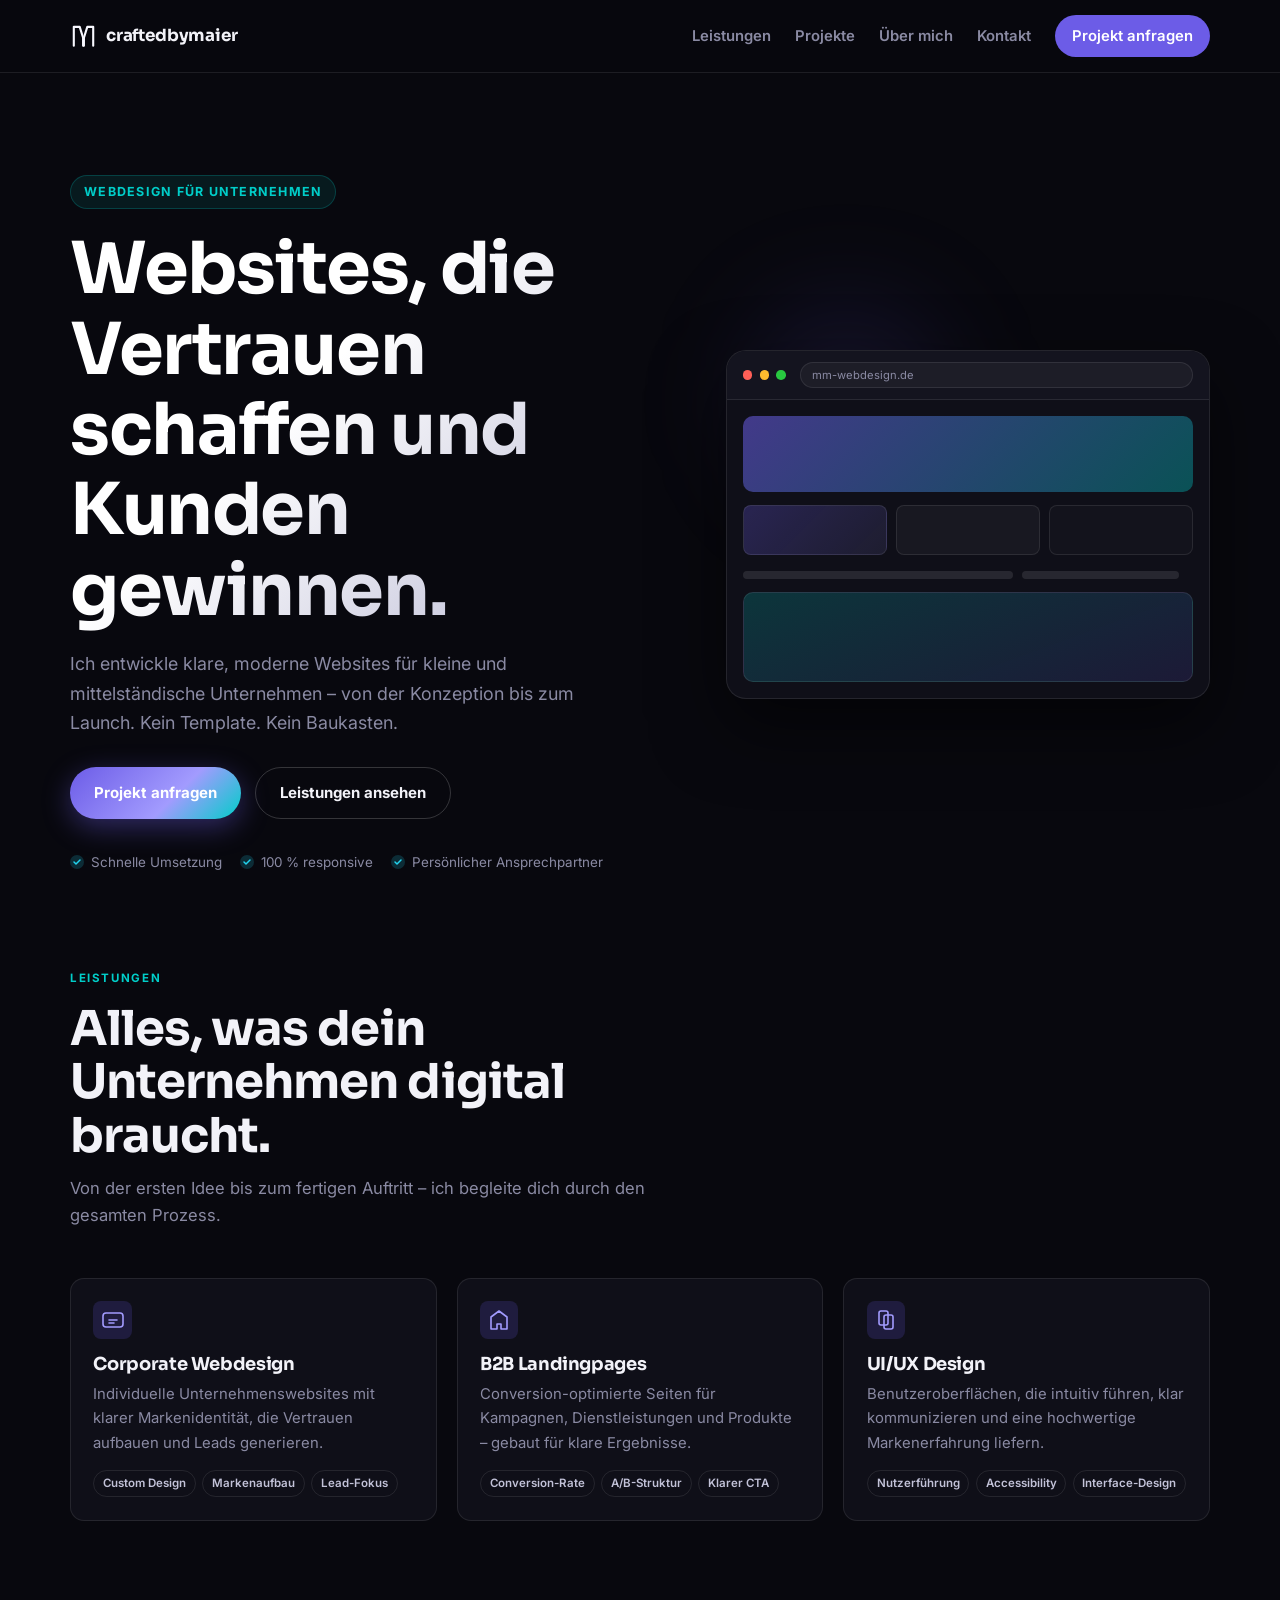
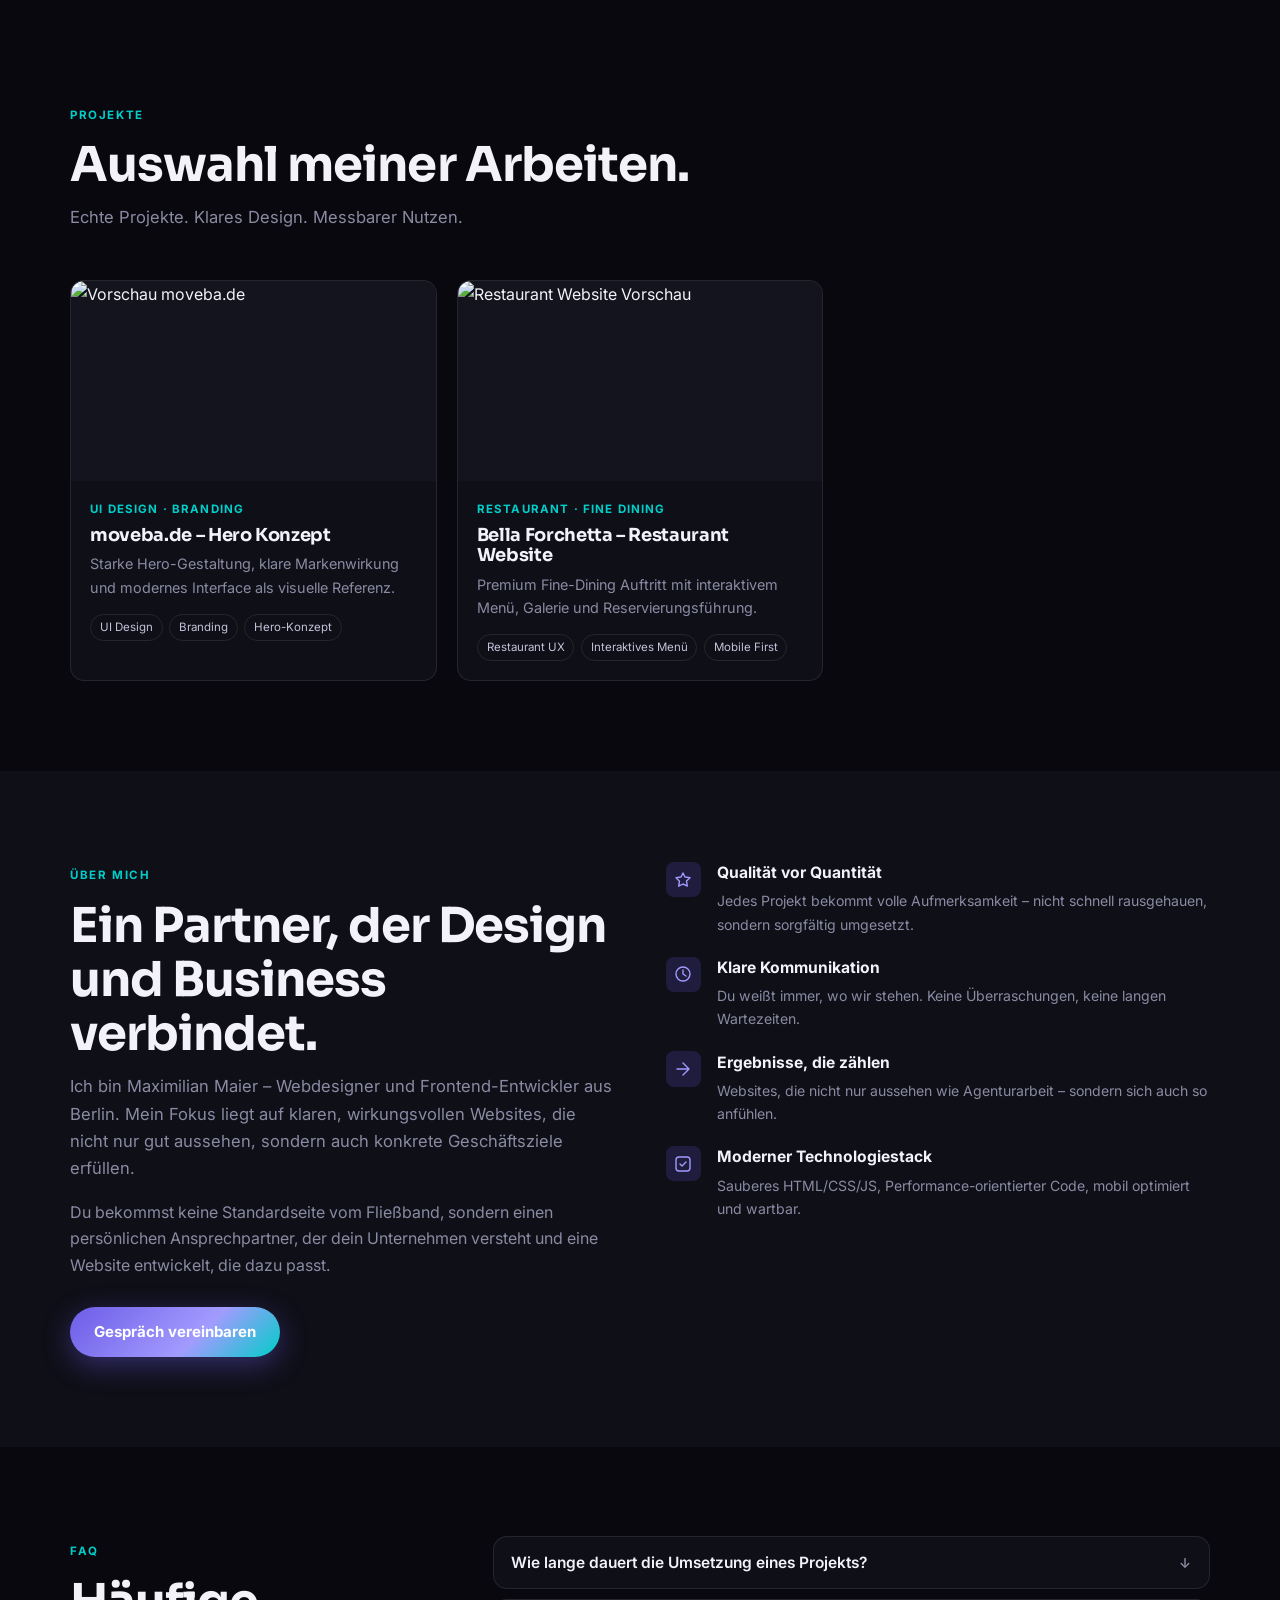
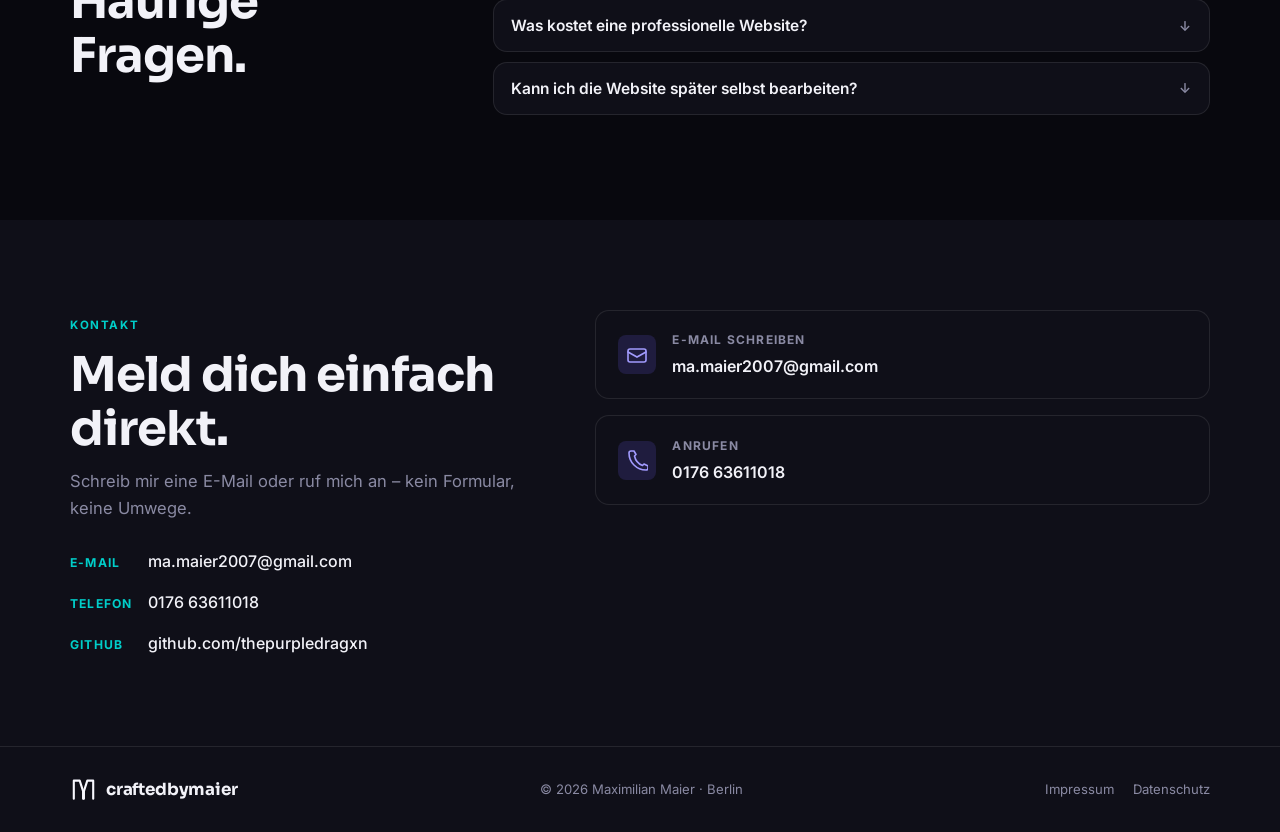
==== commit b27a8930: "." ====
--- a/index.html
+++ b/index.html
@@ -3,14 +3,14 @@
   <head>
     <meta charset="UTF-8" />
     <meta name="viewport" content="width=device-width, initial-scale=1.0" />
-    <title>MM Webdesign | Professionelle Websites für Unternehmen</title>
+    <title>craftedbymaier | Professionelle Websites für Unternehmen</title>
     <meta
       name="description"
-      content="MM Webdesign entwickelt hochwertige B2B-Websites, Landingpages und digitale Auftritte für Unternehmen. Klare Struktur. Starke Wirkung."
+      content="craftedbymaier entwickelt hochwertige B2B-Websites, Landingpages und digitale Auftritte für Unternehmen. Klare Struktur. Starke Wirkung."
     />
     <meta name="robots" content="index, follow" />
     <meta name="theme-color" content="#08080e" />
-    <meta property="og:title" content="MM Webdesign | Professionelle Websites für Unternehmen" />
+    <meta property="og:title" content="craftedbymaier | Professionelle Websites für Unternehmen" />
     <meta property="og:description" content="Hochwertige B2B-Websites mit klarer Struktur und messbarer Wirkung." />
     <meta property="og:type" content="website" />
     <link rel="icon" type="image/svg+xml" href="logo-mark.svg" />
@@ -27,9 +27,9 @@
 
     <header class="header" id="top">
       <div class="container nav-wrap">
-        <a class="logo" href="#home" aria-label="Startseite MM Webdesign">
+        <a class="logo" href="#home" aria-label="Startseite craftedbymaier">
           <img class="logo-mark" src="logo-mark.svg" alt="" width="28" height="28" aria-hidden="true" />
-          <span>MM Webdesign</span>
+          <span>craftedbymaier</span>
         </a>
 
         <button class="menu-toggle" aria-expanded="false" aria-controls="main-nav" aria-label="Menü öffnen">
@@ -37,11 +37,11 @@
         </button>
 
         <nav class="nav" id="main-nav" aria-label="Hauptnavigation">
-          <a href="#leistungen">Leistungen</a>
-          <a href="#projekte">Projekte</a>
-          <a href="#ueber">Über mich</a>
-          <a href="#kontakt">Kontakt</a>
-          <a class="nav-cta" href="#kontakt">Projekt anfragen</a>
+          <a href="#leistungen" style="text-align: center;">Leistungen</a>
+          <a href="#projekte" style="text-align: center;">Projekte</a>
+          <a href="#ueber" style="text-align: center;">Über mich</a>
+          <a href="#kontakt" style="text-align: center;">Kontakt</a>
+          <a class="nav-cta" href="#kontakt" style="text-align: center;">Projekt anfragen</a>
         </nav>
       </div>
     </header>
@@ -401,7 +401,7 @@
       <div class="container footer-inner">
         <a class="logo" href="#home" aria-label="Zurück nach oben">
           <img class="logo-mark" src="logo-mark.svg" alt="" width="26" height="26" aria-hidden="true" />
-          <span>MM Webdesign</span>
+          <span>craftedbymaier</span>
         </a>
         <p class="footer-copy">© 2026 Maximilian Maier · Berlin</p>
         <nav class="footer-nav" aria-label="Rechtliches">
--- a/style.css
+++ b/style.css
@@ -476,10 +476,14 @@
   background:rgba(8,8,14,.6);
   display:flex;align-items:center;justify-content:center;
   opacity:0;
+  pointer-events:none;
   transition:opacity .3s ease;
 }
 .project-card:hover .project-overlay,
-.project-card:focus-within .project-overlay{opacity:1;}
+.project-card:focus-within .project-overlay{
+  opacity:1;
+  pointer-events:auto;
+}
 
 .project-body{padding:1.2rem;}
 
@@ -766,25 +770,59 @@
   .stat-sep{display:none;}
   .footer-inner{flex-direction:column;text-align:center;}
   .footer-nav{justify-content:center;}
-
-  .menu-toggle{display:flex;}
+  .nav-wrap{flex-wrap:wrap;align-items:center;}
+
+  .menu-toggle{
+    display:inline-flex;
+    align-items:center;
+    justify-content:center;
+    width:2.75rem;
+    height:2.75rem;
+    border:1px solid var(--border);
+    border-radius:999px;
+    margin-left:auto;
+    background:rgba(255,255,255,.04);
+  }
   .nav{
-    position:fixed;inset:72px 0 0;
+    display:flex;
+    width:100%;
+    position:static;
     flex-direction:column;align-items:flex-start;
-    gap:0;padding:1.5rem;
-    background:var(--surface);
-    border-top:1px solid var(--border);
-    transform:translateX(100%);
-    transition:transform .3s ease;
+    gap:0;
+    padding:0;
+    background:rgba(15,15,24,.98);
+    border:1px solid var(--border);
+    border-radius:18px;
+    box-shadow:var(--shadow-md);
+    max-height:0;
+    overflow:hidden;
+    transform:translateY(-8px);
+    opacity:0;
+    visibility:hidden;
+    pointer-events:none;
+    transition:max-height .28s ease, opacity .22s ease, transform .22s ease, padding .22s ease;
     z-index:88;
   }
-  .nav.open{transform:translateX(0);}
+  .nav.open{
+    max-height:360px;
+    opacity:1;
+    visibility:visible;
+    pointer-events:auto;
+    transform:translateY(0);
+    padding:1rem;
+  }
   .nav a{
     width:100%;padding:.9rem 0;
     border-bottom:1px solid var(--border);
     font-size:1.05rem;
   }
   .nav-cta{border-bottom:none !important;}
+
+  .project-grid{grid-template-columns:1fr;}
+  .project-overlay{
+    opacity:1;
+    pointer-events:auto;
+  }
 }
 
 @media(max-width:600px){
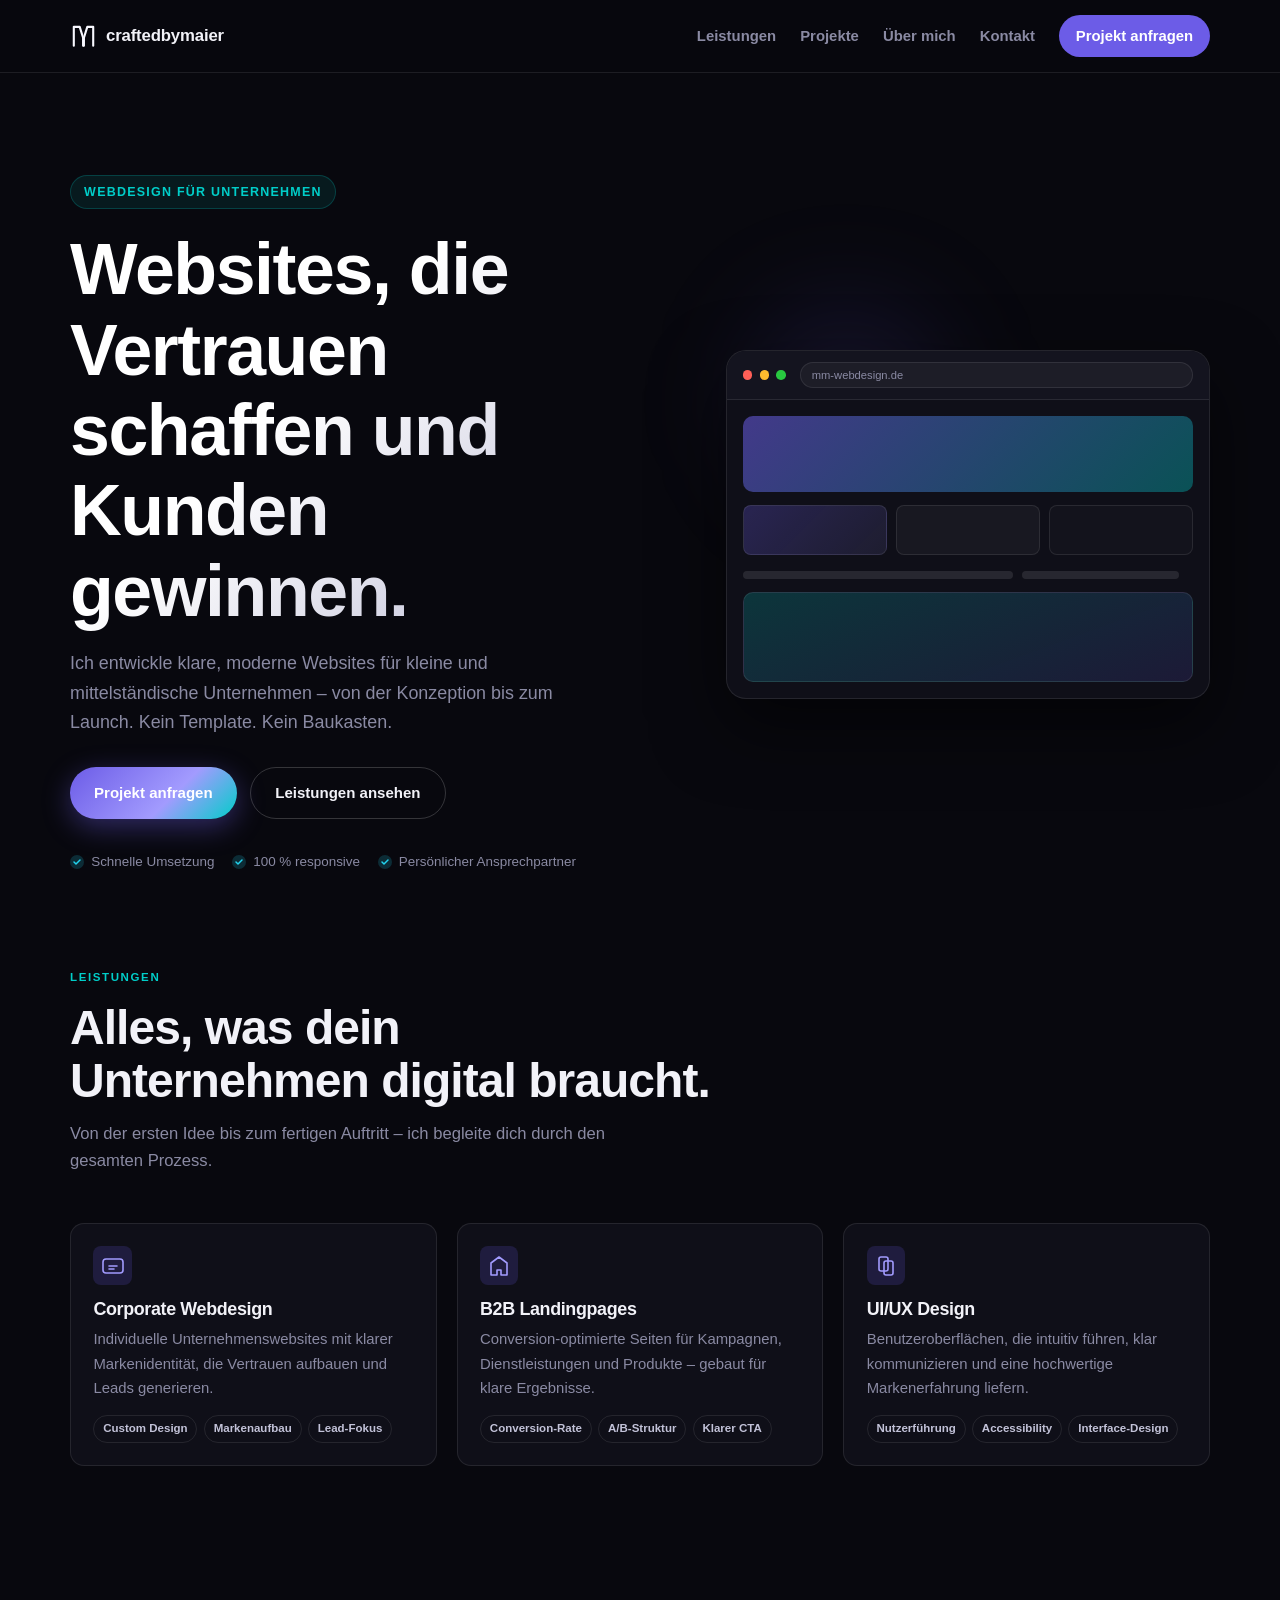
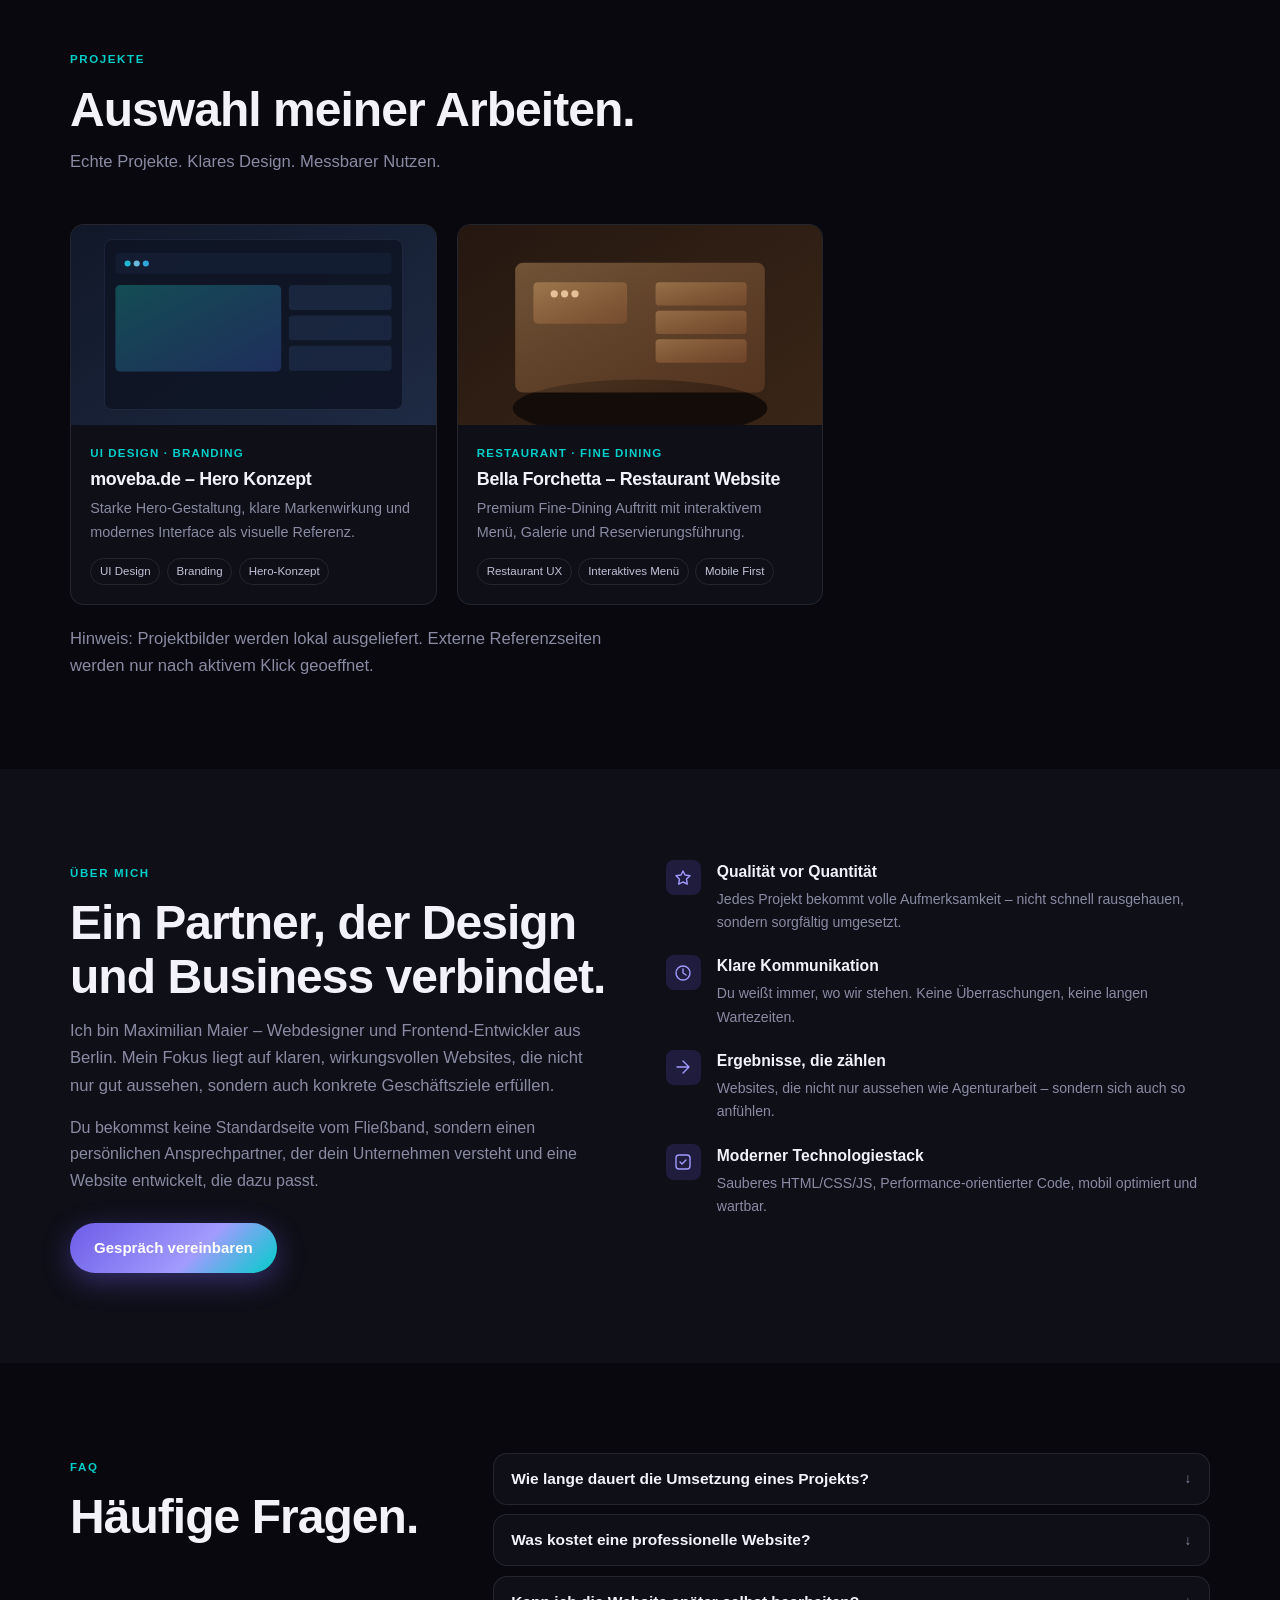
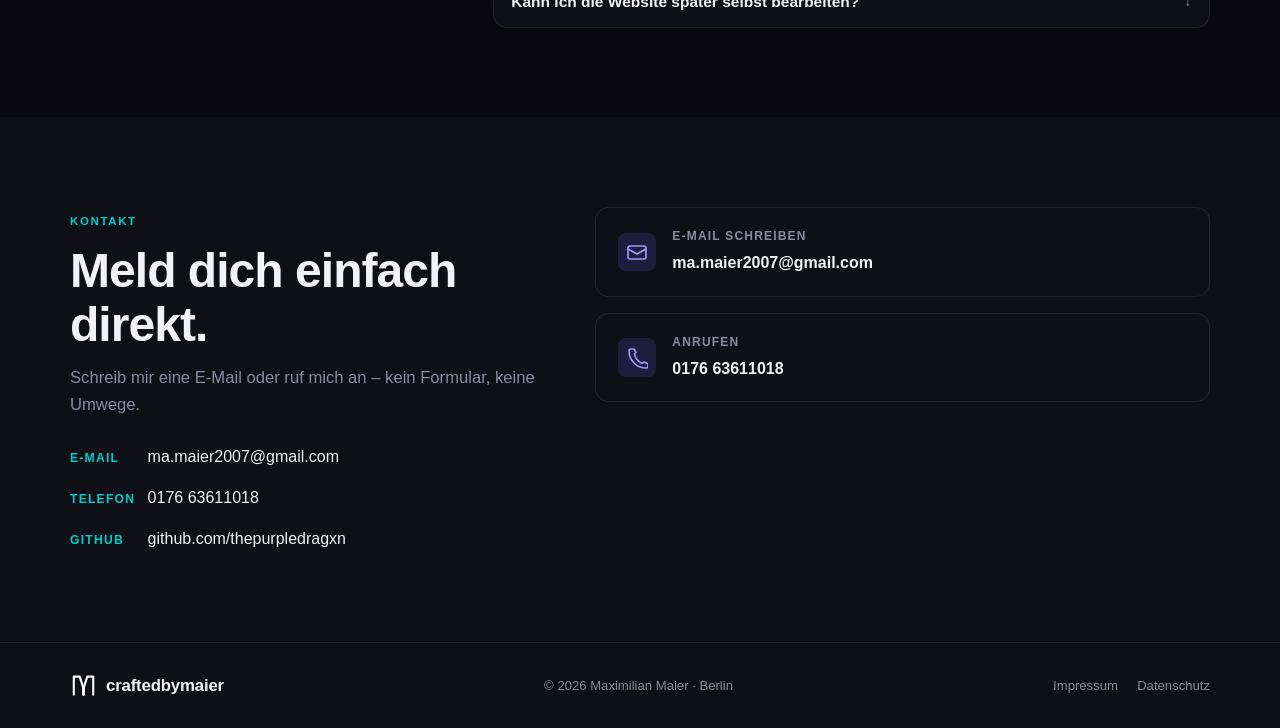
==== commit b088a83f: "." ====
--- a/index.html
+++ b/index.html
@@ -14,12 +14,6 @@
     <meta property="og:description" content="Hochwertige B2B-Websites mit klarer Struktur und messbarer Wirkung." />
     <meta property="og:type" content="website" />
     <link rel="icon" type="image/svg+xml" href="logo-mark.svg" />
-    <link rel="preconnect" href="https://fonts.googleapis.com" />
-    <link rel="preconnect" href="https://fonts.gstatic.com" crossorigin />
-    <link
-      href="https://fonts.googleapis.com/css2?family=Inter:wght@400;500;600;700&family=Sora:wght@600;700;800&display=swap"
-      rel="stylesheet"
-    />
     <link rel="stylesheet" href="style.css" />
   </head>
   <body>
@@ -187,11 +181,10 @@
             <article class="project-card reveal">
               <div class="project-thumb">
                 <img
-                  src="https://image.thum.io/get/width/1200/noanimate/https://moveba.de"
-                  alt="Vorschau moveba.de"
+                  src="assets/placeholder-project.svg"
+                  alt="Projektvorschau als lokale Platzhaltergrafik"
                   loading="lazy"
                   decoding="async"
-                  referrerpolicy="no-referrer"
                 />
                 <div class="project-overlay">
                   <a class="btn btn-sm" href="https://moveba.de" target="_blank" rel="noopener noreferrer">Ansehen →</a>
@@ -210,11 +203,10 @@
             <article class="project-card reveal delay-1">
               <div class="project-thumb">
                 <img
-                  src="https://images.unsplash.com/photo-1517248135467-4c7edcad34c4?auto=format&fit=crop&w=1200&q=80"
-                  alt="Restaurant Website Vorschau"
+                  src="assets/placeholder-restaurant.svg"
+                  alt="Restaurant Website Vorschau als lokale Platzhaltergrafik"
                   loading="lazy"
                   decoding="async"
-                  referrerpolicy="no-referrer"
                 />
                 <div class="project-overlay">
                   <a class="btn btn-sm" href="restaurant-demo.html">Ansehen →</a>
@@ -230,6 +222,9 @@
               </div>
             </article>
           </div>
+          <p class="section-lead" style="margin-top: 1.2rem;">
+            Hinweis: Projektbilder werden lokal ausgeliefert. Externe Referenzseiten werden nur nach aktivem Klick geoeffnet.
+          </p>
         </div>
       </section>
 
--- a/style.css
+++ b/style.css
@@ -28,7 +28,7 @@
   margin:0;
   background:var(--bg);
   color:var(--text);
-  font-family:'Inter',sans-serif;
+  font-family:'Segoe UI',Tahoma,Geneva,Verdana,sans-serif;
   line-height:1.65;
   overflow-x:hidden;
   -webkit-font-smoothing:antialiased;
@@ -41,7 +41,7 @@
 /* ─── TYPOGRAPHY ─────────────────────────────────────────── */
 h1,h2,h3,h4{
   margin:0;
-  font-family:'Sora',sans-serif;
+  font-family:'Trebuchet MS','Segoe UI',Tahoma,sans-serif;
   line-height:1.12;
   letter-spacing:-0.02em;
 }
@@ -113,7 +113,7 @@
 
 .logo{
   display:inline-flex;align-items:center;gap:.55rem;
-  font-family:'Sora',sans-serif;font-weight:700;font-size:1.05rem;
+  font-family:'Trebuchet MS','Segoe UI',Tahoma,sans-serif;font-weight:700;font-size:1.05rem;
   letter-spacing:-.01em;
 }
 
@@ -331,7 +331,7 @@
 }
 .stat-item strong{
   display:block;
-  font-family:'Sora',sans-serif;
+  font-family:'Trebuchet MS','Segoe UI',Tahoma,sans-serif;
   font-size:clamp(1.8rem,3vw,2.4rem);
   font-weight:800;
   background:var(--accent-g);
@@ -427,7 +427,7 @@
 }
 
 .ps-num{
-  font-family:'Sora',sans-serif;
+  font-family:'Trebuchet MS','Segoe UI',Tahoma,sans-serif;
   font-size:1.9rem;font-weight:800;
   background:var(--accent-g);
   -webkit-background-clip:text;
@@ -573,7 +573,7 @@
   padding:1rem 1.1rem;border:0;
   background:transparent;
   color:var(--text);
-  font-family:'Inter',sans-serif;
+  font-family:'Segoe UI',Tahoma,Geneva,Verdana,sans-serif;
   font-size:.97rem;font-weight:600;
   cursor:pointer;
   display:flex;justify-content:space-between;align-items:center;gap:.8rem;
